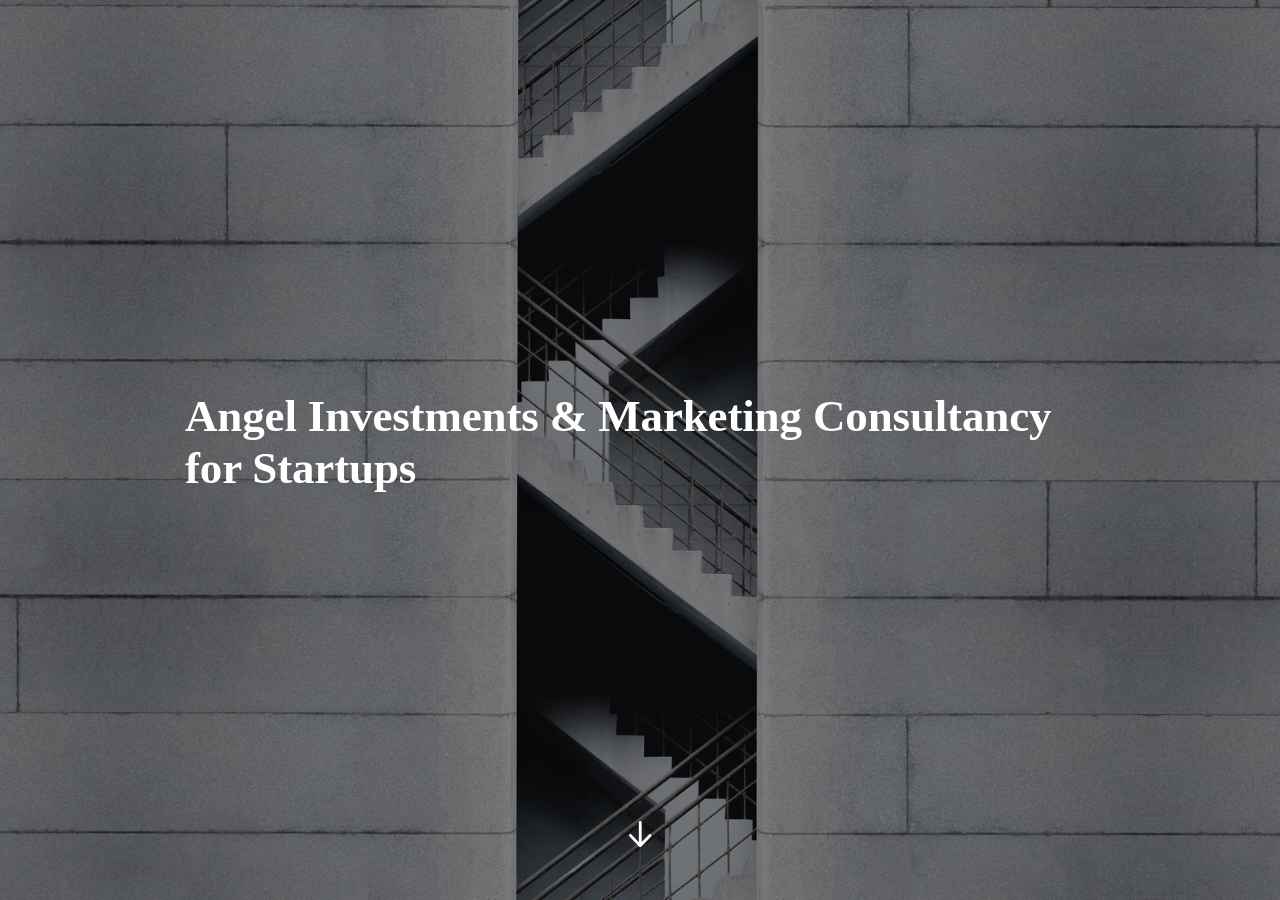
==== index.html @ cc733e77 "hp upload" ====
<!DOCTYPE html>
<html lang="en" class="">
  <head>
    <meta http-equiv="X-UA-Compatible" content="IE=edge,chrome=1">
    <meta name="viewport" content="width=device-width, initial-scale=1">
    <meta charset="utf-8">

    <title>Angel Investments &amp; Marketing Consultancy for Startups</title>
    <link type="text/css" rel="stylesheet" href="lib/icomoon.css">
    <script type="text/javascript" src="lib/player-0.0.11.min.js"></script>
    <script type="text/javascript" src="lib/lzwcompress.js"></script>

    <!-- Resize Hack -->
    <script type="text/javascript">
      window.resizeTo(screen.width, screen.height);
    </script>
    

    <script id="__ENTRY__" type="application/json">
      {".js":["rise/64609520.js"],".css":["sandbox/4adfab46.css"]}
    </script>

    <script id="__REMOTE_ENTRIES__" type="application/json">
      {"learn_distribution_frontend":{".js":["learn_dist/entry.js"]},"mondrian":{".js":["mondrian/entry.js"]}}
    </script>

    <script>
      (function() {
        const jsonp = {}
        const allowOutsideDriver = true

        function shouldLoad() {
          if(allowOutsideDriver)
            return true

          return window.location.protocol === 'file:'
            || (window !== window.parent && typeof window.parent.IsLmsPresent === 'function')
        }

        function loadModule(manifest) {
          const p = []

          if (manifest['.css'] != null) {
            for (var idx = 0; idx < manifest['.css'].length; idx++) {
              p.push(new Promise((resolve, reject) => {
                var link = document.createElement('link')
                link.onload = resolve
                link.onerror = reject
                link.rel = 'stylesheet'
                link.href = 'lib/' + manifest['.css'][idx]
                document.body.appendChild(link)
              }))
            }
          }

          if (manifest['.js'] != null) {
            for (var idx = 0; idx < manifest['.js'].length; idx++) {
              p.push(new Promise((resolve, reject) => {
                var script = document.createElement('script')
                script.onload = resolve
                script.onerror = reject
                script.src = 'lib/' + manifest['.js'][idx]
                document.body.appendChild(script)
              }))
            }
          }

          return Promise.all(p)
        }

        function deserialize(str) {
          const buffer = Uint8Array.from(atob(str), c => c.charCodeAt(0))
          const json = new TextDecoder().decode(buffer)
          const result = JSON.parse(json)
          return result
        }

        function __preventLoad() {
          let appDiv = document.getElementById('app')
          let errMsgSpan = document.createElement('span')
          let errMsgText = document.createTextNode('Error: Content launched outside of a supported LMS enviroment.')

          errMsgSpan.appendChild(errMsgText)
          appDiv.appendChild(errMsgSpan)

          throw new Error("Content launched outside of a supported LMS enviroment.")
        }

        function __loadEntry() {
          return loadModule(JSON.parse(document.getElementById('__ENTRY__').textContent))
        }

        function __loadRemoteEntry(name) {
          const manifest = JSON.parse(document.getElementById('__REMOTE_ENTRIES__').textContent)
          if (manifest[name] == null) throw new Error(`Missing manifest for remote entry "${name}".`)
          return loadModule(manifest[name])
        }

        async function __fetchCourse() {
          return Promise.resolve(deserialize("[base64]/[base64]/[base64]/[base64]"))
        }

        window.__loadEntry = shouldLoad() ? __loadEntry : __preventLoad
        window.__loadRemoteEntry = __loadRemoteEntry
        window.__fetchCourse = __fetchCourse
      })()
    </script>
  </head>
  <body>
    <div id="app"></div>
    <script type="text/javascript">
  (function(root) {
    window.partnerContent = {"content":[]};

    function isExport() {
      return true;
    }

    function resolvePath(path) {
      return ('assets/').concat(path);
    }

    function resolveFontPath(font) {
      return ('lib/fonts/').concat(font.key.split('/').reverse()[0]);
    }

    root.Runtime = {
      fetch: window.__fetchCourse,
      isExport: isExport,
      resolvePath: resolvePath,
      resolveFontPath: resolveFontPath
    };
  }(window));
</script>

    
    <script>__loadEntry()</script>

  </body>
</html>
---- lib/icomoon.css ----
@font-face {
	font-family: 'icomoon';
	src:  url('fonts/icomoon.ttf') format('truetype'),
				url('fonts/icomoon.woff') format('woff');
	font-weight: normal;
	font-style: normal;
}

[class^="icon-"], [class*=" icon-"] {
	/* use !important to prevent issues with browser extensions that change fonts */
	font-family: 'icomoon' !important;
	speak: none;
	font-style: normal;
	font-weight: normal;
	font-variant: normal;
	text-transform: none;
	line-height: 1;

	/* Better Font Rendering =========== */
	-webkit-font-smoothing: antialiased;
	-moz-osx-font-smoothing: grayscale;
}

.icon-edit-author-name:before {
	content: "\e976";
}
.icon-lock:before {
	content: "\e977";
}
.icon-checkmark-valid:before {
	content: "\e95d";
}
.icon-close-media-panel:before {
	content: "\e95e";
}
.icon-trash4:before {
	content: "\e95f";
}
.icon-x-invalid-url:before {
	content: "\e960";
}
.icon-attach2:before {
	content: "\e961";
}
.icon-bold:before {
	content: "\e962";
}
.icon-fontcolor:before {
	content: "\e963";
}
.icon-fontsize:before {
	content: "\e964";
}
.icon-italic:before {
	content: "\e965";
}
.icon-link:before {
	content: "\e966";
}
.icon-orderedlist:before {
	content: "\e967";
}
.icon-quote:before {
	content: "\e968";
}
.icon-unorderedlist:before {
	content: "\e969";
}
.icon-feedback:before {
	content: "\e910";
}
.icon-review:before {
	content: "\e911";
}
.icon-customizable:before {
	content: "\e908";
}
.icon-design:before {
	content: "\e909";
}
.icon-interactions:before {
	content: "\e90a";
}
.icon-questions:before {
	content: "\e90b";
}
.icon-scenarios2:before {
	content: "\e90c";
}
.icon-slides:before {
	content: "\e90d";
}
.icon-desktop:before {
	content: "\e902";
}
.icon-expressions:before {
	content: "\e903";
}
.icon-poses:before {
	content: "\e904";
}
.icon-retina:before {
	content: "\e905";
}
.icon-scenarios:before {
	content: "\e906";
}
.icon-transparency:before {
	content: "\e907";
}
.icon-Master-01:before {
	content: "\e934";
}
.icon-Master-02:before {
	content: "\e93a";
}
.icon-Master-03:before {
	content: "\e939";
}
.icon-Master-04:before {
	content: "\e936";
}
.icon-Master-05:before {
	content: "\e93b";
}
.icon-Master-06:before {
	content: "\e935";
}
.icon-Master-07:before {
	content: "\e937";
}
.icon-Master-08:before {
	content: "\e938";
}
.icon-Master-09:before {
	content: "\e922";
}
.icon-Master-10:before {
	content: "\e926";
}
.icon-Master-11:before {
	content: "\e924";
}
.icon-Master-12:before {
	content: "\e928";
}
.icon-Master-13:before {
	content: "\e923";
}
.icon-Master-14:before {
	content: "\e925";
}
.icon-Master-15:before {
	content: "\e929";
}
.icon-Master-16:before {
	content: "\e927";
}
.icon-Master-17:before {
	content: "\e92b";
}
.icon-Master-18:before {
	content: "\e92c";
}
.icon-Master-19:before {
	content: "\e92d";
}
.icon-Master-20:before {
	content: "\e92e";
}
.icon-Master-21:before {
	content: "\e92f";
}
.icon-Master-22:before {
	content: "\e930";
}
.icon-Master-23:before {
	content: "\e931";
}
.icon-Master-24:before {
	content: "\e932";
}
.icon-Master-25:before {
	content: "\e933";
}
.icon-Master-26:before {
	content: "\e92a";
}
.icon-check-circle:before {
	content: "\e803";
}
.icon-trash:before {
	content: "\e804";
}
.icon-rotation:before {
	content: "\e91a";
}
.icon-vector:before {
	content: "\e91b";
}
.icon-mute:before {
	content: "\e90e";
}
.icon-volume:before {
	content: "\e90f";
}
.icon-logo:before {
	content: "\e805";
}
.icon-share:before {
	content: "\e801";
}
.icon-sorting:before {
	content: "\e91c";
}
.icon-more:before {
	content: "\e91d";
}
.icon-copy:before {
	content: "\e951";
}
.icon-clock:before {
	content: "\e915";
}
.icon-quotes-left:before {
	content: "\e918";
}
.icon-list-numbered:before {
	content: "\e916";
}
.icon-list2:before {
	content: "\e917";
}
.icon-plus:before {
	content: "\e60a";
}
.icon-info:before {
	content: "\e974";
}
.icon-cross:before {
	content: "\e913";
}
.icon-checkmark:before {
	content: "\e975";
}
.icon-arrow-up2:before {
	content: "\e959";
}
.icon-arrow-down2:before {
	content: "\e95a";
}
.icon-sort-alpha-asc:before {
	content: "\e912";
}
.icon-rtf:before {
	content: "\e94b";
}
.icon-doc:before {
	content: "\e94a";
}
.icon-pdf:before {
	content: "\e94c";
}
.icon-ppt:before {
	content: "\e94d";
}
.icon-file:before {
	content: "\e94e";
}
.icon-xls:before {
	content: "\e94f";
}
.icon-zip:before {
	content: "\e950";
}
.icon-file-alt:before {
	content: "\e944";
}
.icon-doc-alt:before {
	content: "\e943";
}
.icon-pdf-alt:before {
	content: "\e945";
}
.icon-ppt-alt:before {
	content: "\e946";
}
.icon-rtf-alt:before {
	content: "\e947";
}
.icon-xls-alt:before {
	content: "\e948";
}
.icon-zip-alt:before {
	content: "\e949";
}
.icon-attach:before {
	content: "\e942";
}
.icon-reload:before {
	content: "\e941";
}
.icon-trash2:before {
	content: "\e60d";
}
.icon-arrow-left:before {
	content: "\e608";
}
.icon-arrow-right:before {
	content: "\e609";
}
.icon-check-alt:before {
	content: "\e606";
}
.icon-password-view:before {
	content: "\e972";
}
.icon-password-hide:before {
	content: "\e973";
}
.icon-view-grid:before {
	content: "\e96c";
}
.icon-grid-view:before {
	content: "\e96c";
}
.icon-view-list:before {
	content: "\e96d";
}
.icon-list-view:before {
	content: "\e96d";
}
.icon-blocks:before {
	content: "\e95b";
}
.icon-list3:before {
	content: "\e95c";
}
.icon-export:before {
	content: "\e958";
}
.icon-screencast:before {
	content: "\e957";
}
.icon-cursor:before {
	content: "\e956";
}
.icon-documents:before {
	content: "\e952";
}
.icon-duplicate:before {
	content: "\e952";
}
.icon-trash3:before {
	content: "\e953";
}
.icon-Article:before {
	content: "\e93c";
}
.icon-Interaction:before {
	content: "\e93d";
}
.icon-Quiz:before {
	content: "\e93e";
}
.icon-Video:before {
	content: "\e93f";
}
.icon-trashcan:before {
	content: "\e921";
}
.icon-marker_style:before {
	content: "\e920";
}
.icon-photo:before {
	content: "\e91f";
}
.icon-microphone:before {
	content: "\e91e";
}
.icon-plus2:before {
	content: "\e800";
}
.icon-processing:before {
	content: "\e607";
}
.icon-menu:before {
	content: "\e602";
}
.icon-headset:before {
	content: "\e603";
}
.icon-list:before {
	content: "\e604";
}
.icon-video:before {
	content: "\e605";
}
.icon-mail:before {
	content: "\e954";
}
.icon-remove:before {
	content: "\e955";
}
.icon-up-level-2:before {
	content: "\e96e";
}
.icon-up-level-list-2:before {
	content: "\e96f";
}
.icon-plus-circle:before {
	content: "\e802";
}
.icon-up-level:before {
	content: "\e970";
}
.icon-up-level-list:before {
	content: "\e971";
}
.icon-eye:before {
	content: "\e96b";
}
.icon-tick:before {
	content: "\e900";
}
.icon-check:before {
	content: "\e901";
}
.icon-link-alt:before {
	content: "\e919";
}
.icon-chevron-down:before {
	content: "\e60b";
}
.icon-chevron-up:before {
	content: "\e60c";
}
.icon-chevron-left:before {
	content: "\e600";
}
.icon-chevron:before {
	content: "\e601";
}
.icon-chevron-right:before {
	content: "\e601";
}
.icon-close-small:before {
	content: "\e940";
}
.icon-pie-chart:before {
	content: "\e914";
}
.icon-alert:before {
	content: "\e96a";
}
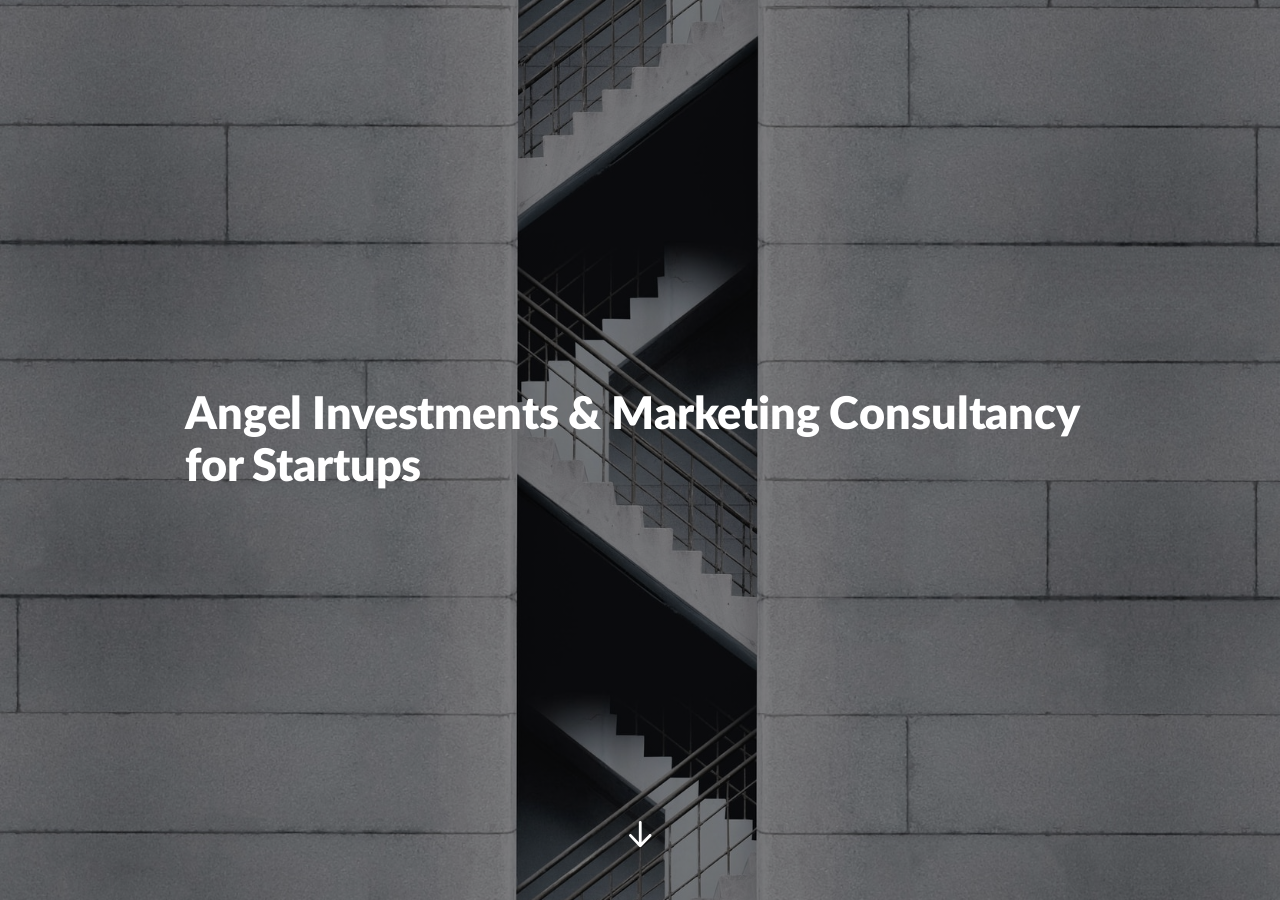
==== commit 7b06852d: "Change 'Startups' to 'StartUps' in page title Co-Authored-By: Claude Sonnet 4.6 <noreply@anthropic.c" ====
--- a/index.html
+++ b/index.html
@@ -5,7 +5,7 @@
     <meta name="viewport" content="width=device-width, initial-scale=1">
     <meta charset="utf-8">
 
-    <title>Angel Investments &amp; Marketing Consultancy for Startups</title>
+    <title>Angel Investments &amp; Marketing Consultancy for StartUps</title>
     <link type="text/css" rel="stylesheet" href="lib/icomoon.css">
     <script type="text/javascript" src="lib/player-0.0.11.min.js"></script>
     <script type="text/javascript" src="lib/lzwcompress.js"></script>
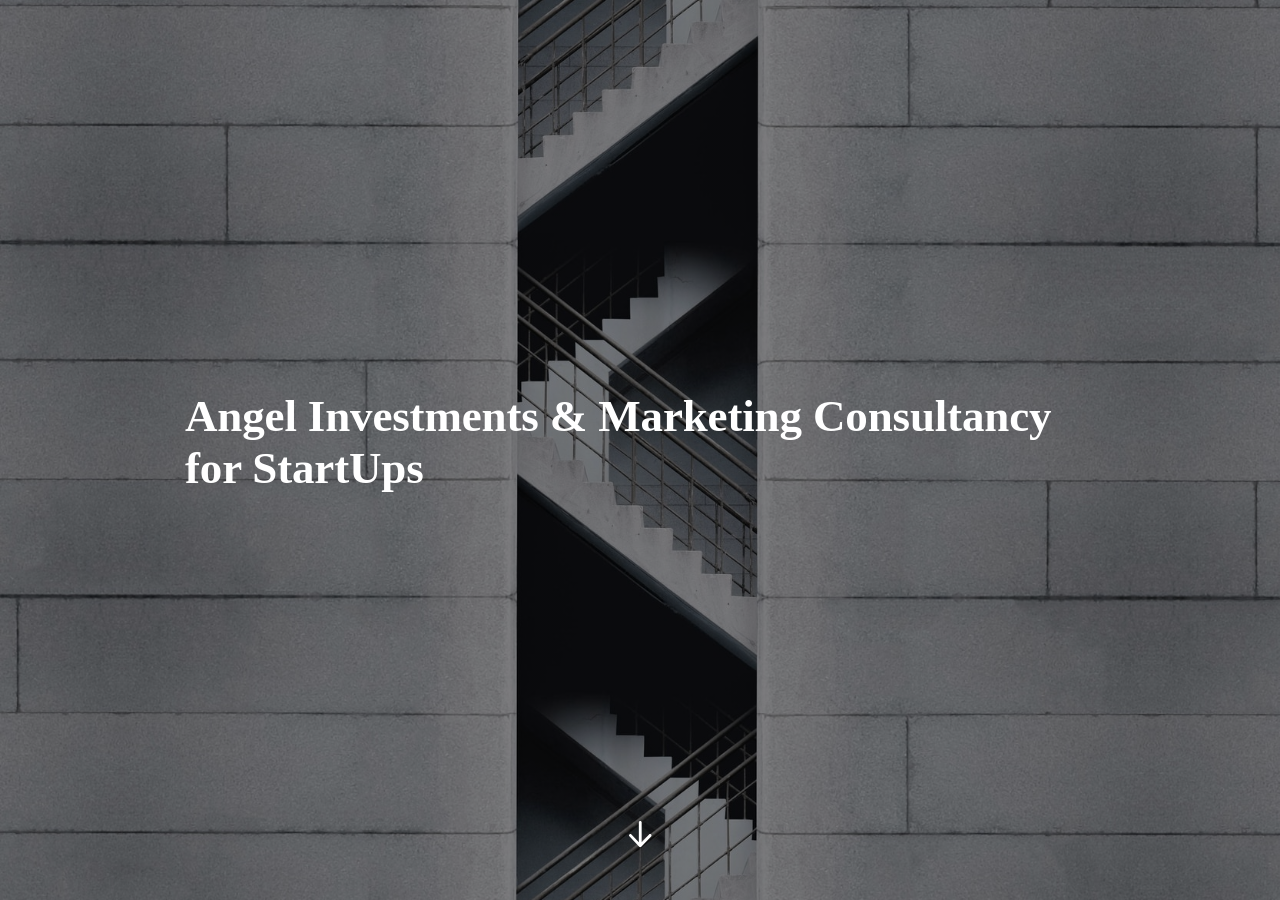
==== commit 38db7bd7: "Fix headline: change 'Startups' to 'StartUps' in page content Co-Authored-By: Claude Sonnet 4.6 <nor" ====
--- a/index.html
+++ b/index.html
@@ -97,7 +97,7 @@
         }
 
         async function __fetchCourse() {
-          return Promise.resolve(deserialize("[base64]/[base64]/[base64]/[base64]"))
+          return Promise.resolve(deserialize("[base64]/[base64]/[base64]/[base64]"))
         }
 
         window.__loadEntry = shouldLoad() ? __loadEntry : __preventLoad
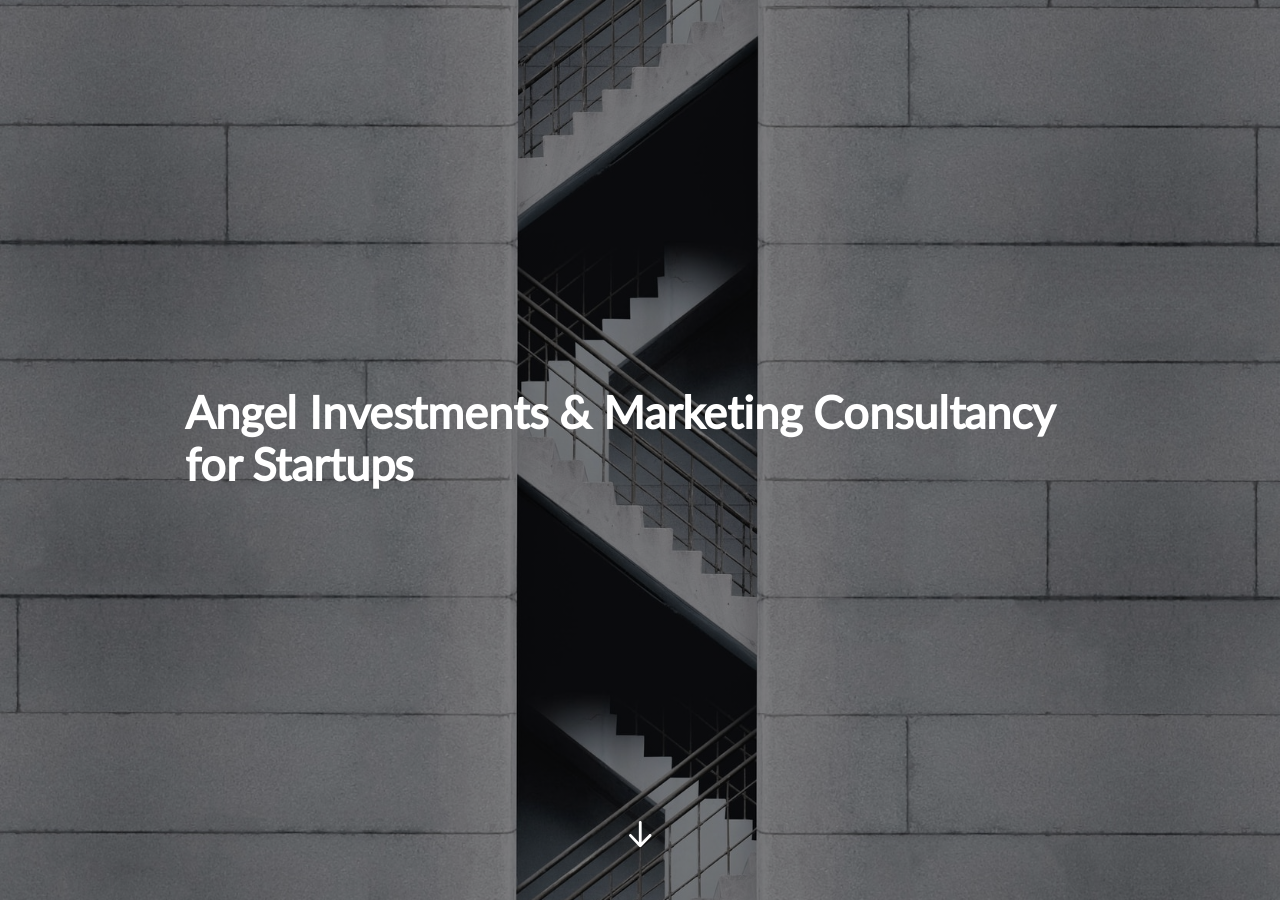
==== commit ddfb5273: "Revert "Change 'Startups' to 'StartUps' in page title" This reverts commit 7b06852dd7fb22ac5579be33b" ====
--- a/index.html
+++ b/index.html
@@ -5,7 +5,7 @@
     <meta name="viewport" content="width=device-width, initial-scale=1">
     <meta charset="utf-8">
 
-    <title>Angel Investments &amp; Marketing Consultancy for StartUps</title>
+    <title>Angel Investments &amp; Marketing Consultancy for Startups</title>
     <link type="text/css" rel="stylesheet" href="lib/icomoon.css">
     <script type="text/javascript" src="lib/player-0.0.11.min.js"></script>
     <script type="text/javascript" src="lib/lzwcompress.js"></script>
@@ -97,7 +97,7 @@
         }
 
         async function __fetchCourse() {
-          return Promise.resolve(deserialize("[base64]/[base64]/[base64]/[base64]"))
+          return Promise.resolve(deserialize("[base64]/[base64]/[base64]/[base64]"))
         }
 
         window.__loadEntry = shouldLoad() ? __loadEntry : __preventLoad
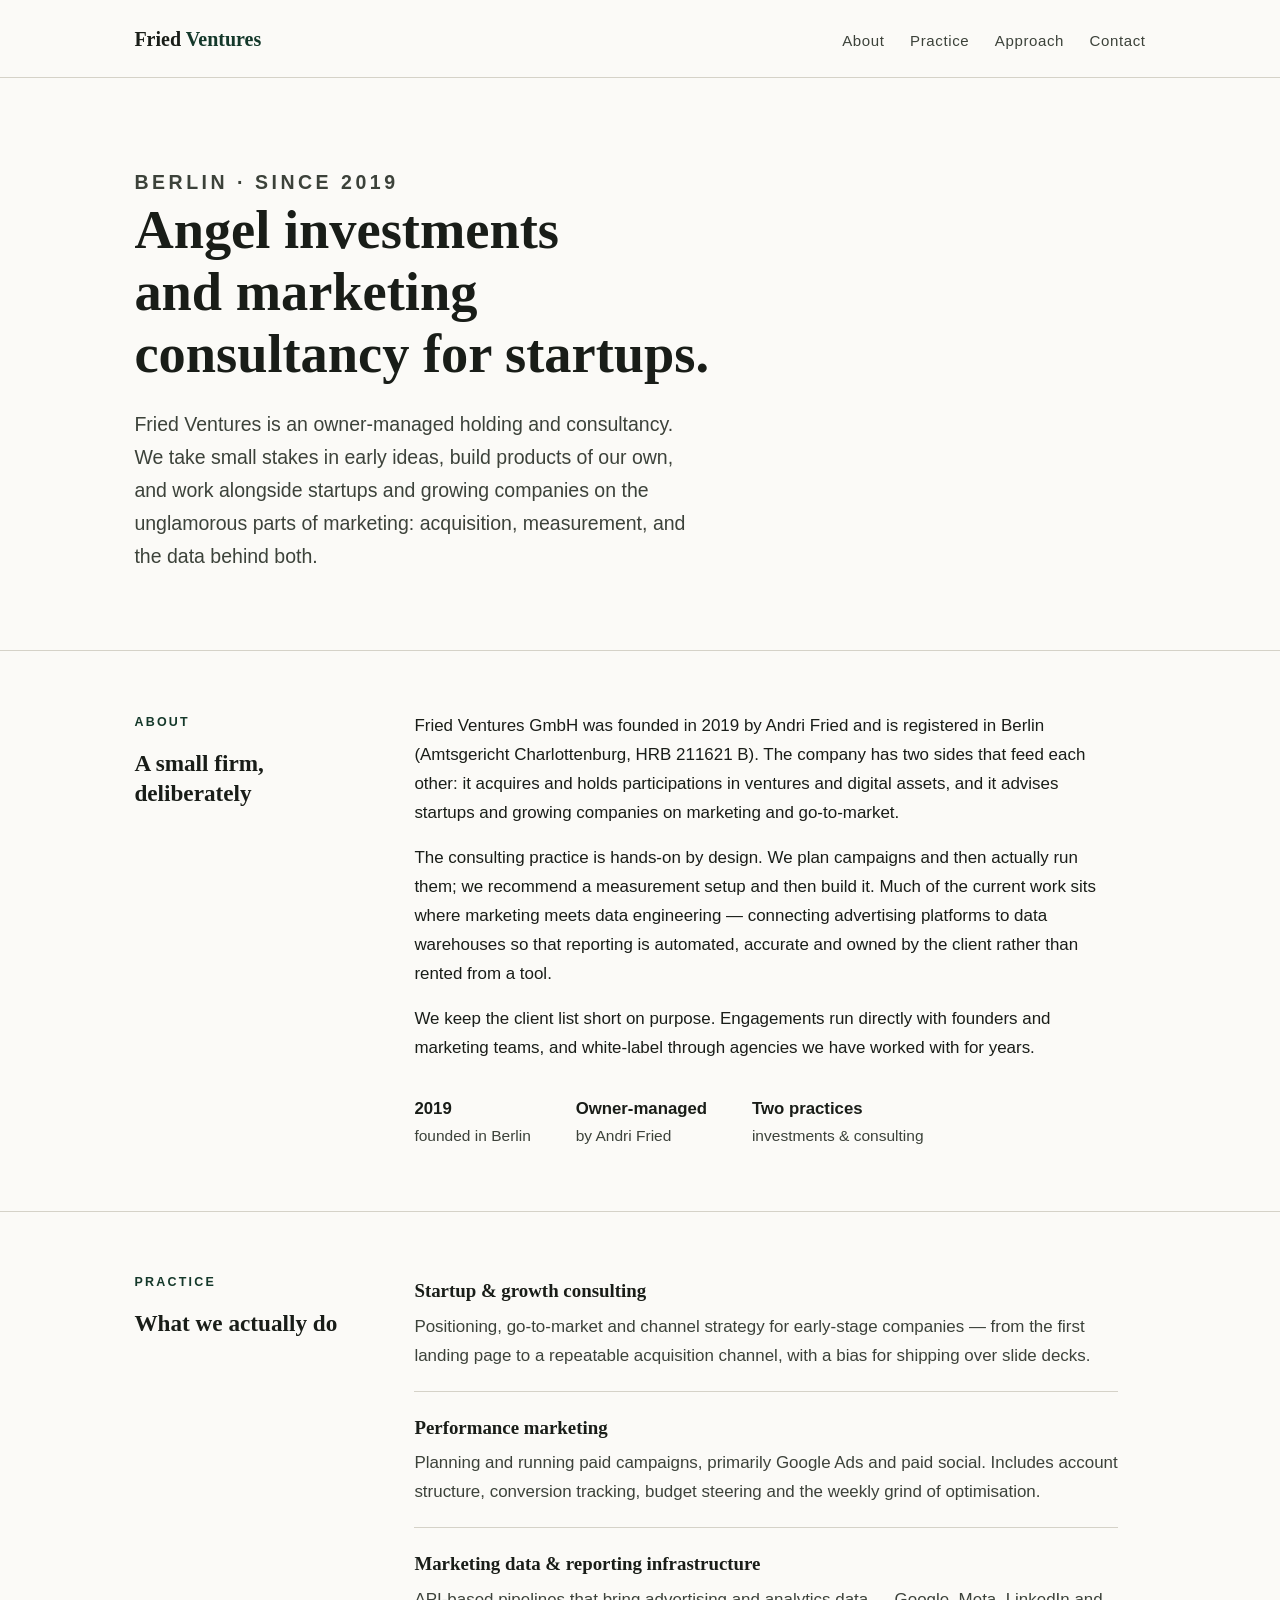
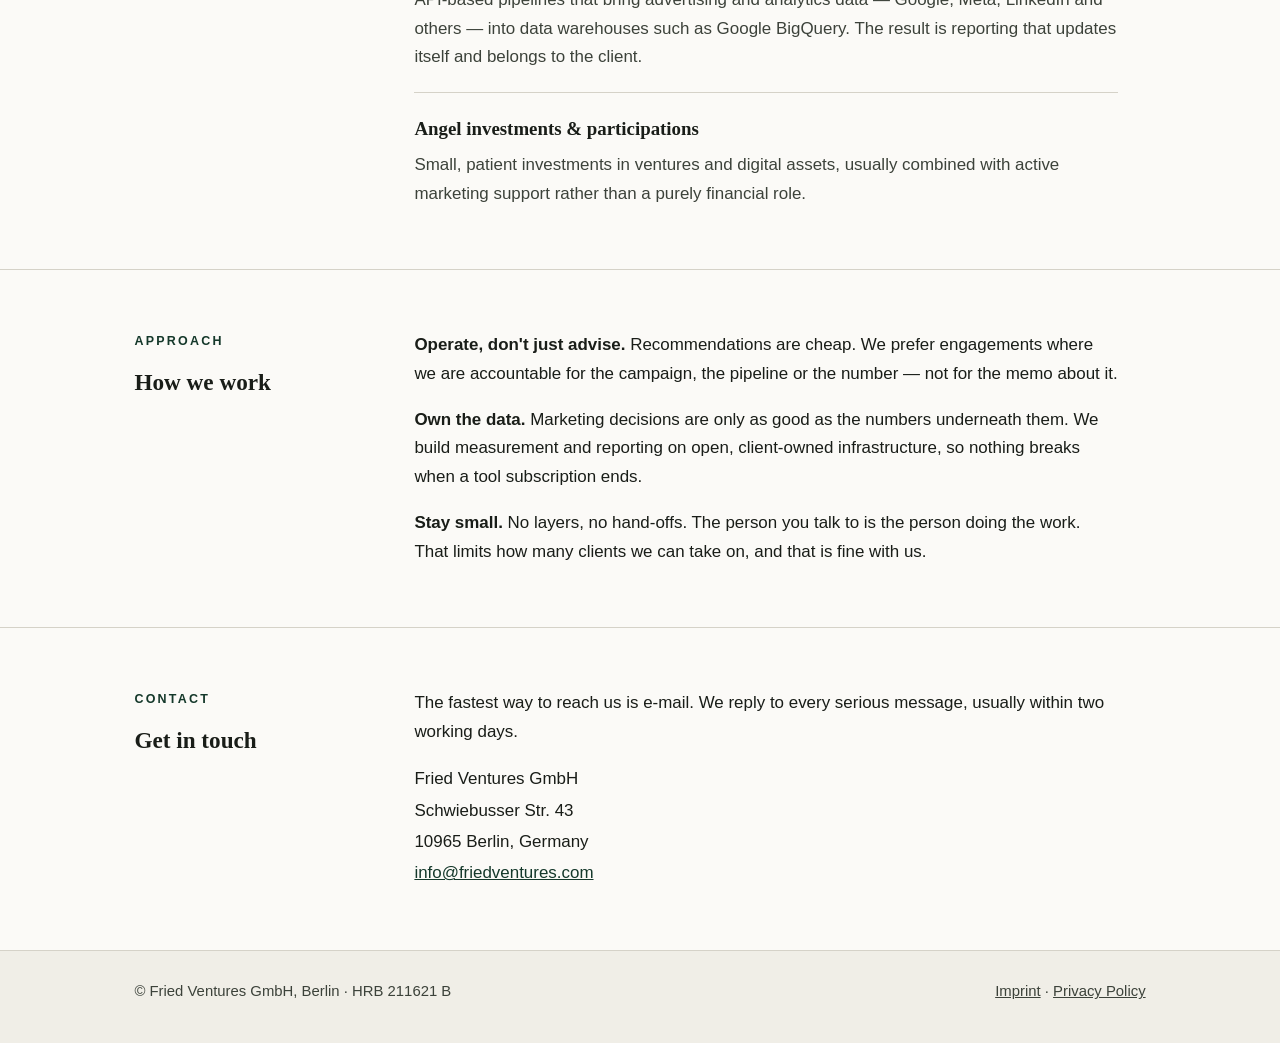
==== commit c3b9d0e8: "Relaunch company website: editorial one-pager, English imprint, AAA contrast Co-Authored-By: Claude " ====
--- a/index.html
+++ b/index.html
@@ -1,140 +1,153 @@
-<!DOCTYPE html>
-<html lang="en" class="">
-  <head>
-    <meta http-equiv="X-UA-Compatible" content="IE=edge,chrome=1">
-    <meta name="viewport" content="width=device-width, initial-scale=1">
-    <meta charset="utf-8">
+<!doctype html>
+<html lang="en">
+<head>
+<meta charset="utf-8">
+<meta name="viewport" content="width=device-width, initial-scale=1">
+<title>Fried Ventures GmbH — Angel Investments &amp; Marketing Consultancy</title>
+<meta name="description" content="Fried Ventures GmbH is a Berlin-based holding and consultancy: angel investments, startup and growth consulting, performance marketing and marketing data infrastructure.">
+<link rel="stylesheet" href="/assets/site.css">
+</head>
+<body>
+<header class="site">
+  <div class="wrap">
+    <a class="brand" href="/">Fried <span>Ventures</span></a>
+    <nav class="top" aria-label="Main">
+      <a href="#about">About</a>
+      <a href="#services">Practice</a>
+      <a href="#approach">Approach</a>
+      <a href="#contact">Contact</a>
+    </nav>
+  </div>
+</header>
 
-    <title>Angel Investments &amp; Marketing Consultancy for Startups</title>
-    <link type="text/css" rel="stylesheet" href="lib/icomoon.css">
-    <script type="text/javascript" src="lib/player-0.0.11.min.js"></script>
-    <script type="text/javascript" src="lib/lzwcompress.js"></script>
+<main>
+  <div class="hero">
+    <div class="wrap">
+      <p class="kicker">Berlin · since 2019</p>
+      <h1>Angel investments and marketing consultancy for startups.</h1>
+      <p>Fried Ventures is an owner-managed holding and consultancy. We take small
+      stakes in early ideas, build products of our own, and work alongside startups
+      and growing companies on the unglamorous parts of marketing: acquisition,
+      measurement, and the data behind both.</p>
+    </div>
+  </div>
 
-    <!-- Resize Hack -->
-    <script type="text/javascript">
-      window.resizeTo(screen.width, screen.height);
-    </script>
-    
+  <section id="about">
+    <div class="wrap cols">
+      <div>
+        <p class="kicker">About</p>
+        <h2>A small firm, deliberately</h2>
+      </div>
+      <div class="body">
+        <p>Fried Ventures GmbH was founded in 2019 by Andri Fried and is registered
+        in Berlin (Amtsgericht Charlottenburg, HRB&nbsp;211621&nbsp;B). The company has
+        two sides that feed each other: it acquires and holds participations in
+        ventures and digital assets, and it advises startups and growing companies
+        on marketing and go-to-market.</p>
+        <p>The consulting practice is hands-on by design. We plan campaigns and then
+        actually run them; we recommend a measurement setup and then build it. Much
+        of the current work sits where marketing meets data engineering — connecting
+        advertising platforms to data warehouses so that reporting is automated,
+        accurate and owned by the client rather than rented from a tool.</p>
+        <p>We keep the client list short on purpose. Engagements run directly with
+        founders and marketing teams, and white-label through agencies we have
+        worked with for years.</p>
+        <div class="facts">
+          <div><strong>2019</strong> <span>founded in Berlin</span></div>
+          <div><strong>Owner-managed</strong> <span>by Andri Fried</span></div>
+          <div><strong>Two practices</strong> <span>investments &amp; consulting</span></div>
+        </div>
+      </div>
+    </div>
+  </section>
 
-    <script id="__ENTRY__" type="application/json">
-      {".js":["rise/64609520.js"],".css":["sandbox/4adfab46.css"]}
-    </script>
+  <section id="services">
+    <div class="wrap cols">
+      <div>
+        <p class="kicker">Practice</p>
+        <h2>What we actually do</h2>
+      </div>
+      <div class="body">
+        <dl class="services">
+          <div>
+            <dt>Startup &amp; growth consulting</dt>
+            <dd>Positioning, go-to-market and channel strategy for early-stage
+            companies — from the first landing page to a repeatable acquisition
+            channel, with a bias for shipping over slide decks.</dd>
+          </div>
+          <div>
+            <dt>Performance marketing</dt>
+            <dd>Planning and running paid campaigns, primarily Google Ads and paid
+            social. Includes account structure, conversion tracking, budget
+            steering and the weekly grind of optimisation.</dd>
+          </div>
+          <div>
+            <dt>Marketing data &amp; reporting infrastructure</dt>
+            <dd>API-based pipelines that bring advertising and analytics data —
+            Google, Meta, LinkedIn and others — into data warehouses such as Google
+            BigQuery. The result is reporting that updates itself and belongs to
+            the client.</dd>
+          </div>
+          <div>
+            <dt>Angel investments &amp; participations</dt>
+            <dd>Small, patient investments in ventures and digital assets, usually
+            combined with active marketing support rather than a purely financial
+            role.</dd>
+          </div>
+        </dl>
+      </div>
+    </div>
+  </section>
 
-    <script id="__REMOTE_ENTRIES__" type="application/json">
-      {"learn_distribution_frontend":{".js":["learn_dist/entry.js"]},"mondrian":{".js":["mondrian/entry.js"]}}
-    </script>
+  <section id="approach">
+    <div class="wrap cols">
+      <div>
+        <p class="kicker">Approach</p>
+        <h2>How we work</h2>
+      </div>
+      <div class="body">
+        <p><strong>Operate, don't just advise.</strong> Recommendations are cheap.
+        We prefer engagements where we are accountable for the campaign, the
+        pipeline or the number — not for the memo about it.</p>
+        <p><strong>Own the data.</strong> Marketing decisions are only as good as
+        the numbers underneath them. We build measurement and reporting on open,
+        client-owned infrastructure, so nothing breaks when a tool subscription
+        ends.</p>
+        <p><strong>Stay small.</strong> No layers, no hand-offs. The person you
+        talk to is the person doing the work. That limits how many clients we can
+        take on, and that is fine with us.</p>
+      </div>
+    </div>
+  </section>
 
-    <script>
-      (function() {
-        const jsonp = {}
-        const allowOutsideDriver = true
+  <section id="contact">
+    <div class="wrap cols">
+      <div>
+        <p class="kicker">Contact</p>
+        <h2>Get in touch</h2>
+      </div>
+      <div class="body">
+        <p>The fastest way to reach us is e-mail. We reply to every serious
+        message, usually within two working days.</p>
+        <address>
+          Fried Ventures GmbH<br>
+          Schwiebusser Str. 43<br>
+          10965 Berlin, Germany<br>
+          <a href="mailto:info@friedventures.com">info@friedventures.com</a>
+        </address>
+      </div>
+    </div>
+  </section>
+</main>
 
-        function shouldLoad() {
-          if(allowOutsideDriver)
-            return true
-
-          return window.location.protocol === 'file:'
-            || (window !== window.parent && typeof window.parent.IsLmsPresent === 'function')
-        }
-
-        function loadModule(manifest) {
-          const p = []
-
-          if (manifest['.css'] != null) {
-            for (var idx = 0; idx < manifest['.css'].length; idx++) {
-              p.push(new Promise((resolve, reject) => {
-                var link = document.createElement('link')
-                link.onload = resolve
-                link.onerror = reject
-                link.rel = 'stylesheet'
-                link.href = 'lib/' + manifest['.css'][idx]
-                document.body.appendChild(link)
-              }))
-            }
-          }
-
-          if (manifest['.js'] != null) {
-            for (var idx = 0; idx < manifest['.js'].length; idx++) {
-              p.push(new Promise((resolve, reject) => {
-                var script = document.createElement('script')
-                script.onload = resolve
-                script.onerror = reject
-                script.src = 'lib/' + manifest['.js'][idx]
-                document.body.appendChild(script)
-              }))
-            }
-          }
-
-          return Promise.all(p)
-        }
-
-        function deserialize(str) {
-          const buffer = Uint8Array.from(atob(str), c => c.charCodeAt(0))
-          const json = new TextDecoder().decode(buffer)
-          const result = JSON.parse(json)
-          return result
-        }
-
-        function __preventLoad() {
-          let appDiv = document.getElementById('app')
-          let errMsgSpan = document.createElement('span')
-          let errMsgText = document.createTextNode('Error: Content launched outside of a supported LMS enviroment.')
-
-          errMsgSpan.appendChild(errMsgText)
-          appDiv.appendChild(errMsgSpan)
-
-          throw new Error("Content launched outside of a supported LMS enviroment.")
-        }
-
-        function __loadEntry() {
-          return loadModule(JSON.parse(document.getElementById('__ENTRY__').textContent))
-        }
-
-        function __loadRemoteEntry(name) {
-          const manifest = JSON.parse(document.getElementById('__REMOTE_ENTRIES__').textContent)
-          if (manifest[name] == null) throw new Error(`Missing manifest for remote entry "${name}".`)
-          return loadModule(manifest[name])
-        }
-
-        async function __fetchCourse() {
-          return Promise.resolve(deserialize("[base64]/[base64]/[base64]/[base64]"))
-        }
-
-        window.__loadEntry = shouldLoad() ? __loadEntry : __preventLoad
-        window.__loadRemoteEntry = __loadRemoteEntry
-        window.__fetchCourse = __fetchCourse
-      })()
-    </script>
-  </head>
-  <body>
-    <div id="app"></div>
-    <script type="text/javascript">
-  (function(root) {
-    window.partnerContent = {"content":[]};
-
-    function isExport() {
-      return true;
-    }
-
-    function resolvePath(path) {
-      return ('assets/').concat(path);
-    }
-
-    function resolveFontPath(font) {
-      return ('lib/fonts/').concat(font.key.split('/').reverse()[0]);
-    }
-
-    root.Runtime = {
-      fetch: window.__fetchCourse,
-      isExport: isExport,
-      resolvePath: resolvePath,
-      resolveFontPath: resolveFontPath
-    };
-  }(window));
-</script>
-
-    
-    <script>__loadEntry()</script>
-
-  </body>
+<footer class="site">
+  <div class="wrap">
+    <div>© Fried Ventures GmbH, Berlin · HRB 211621 B</div>
+    <div>
+      <a href="/imprint.html">Imprint</a> ·
+      <a href="/privacy.html">Privacy Policy</a>
+    </div>
+  </div>
+</footer>
+</body>
 </html>
--- a/assets/site.css
+++ b/assets/site.css
@@ -0,0 +1,111 @@
+/* Fried Ventures GmbH — shared styles. System fonts only, light theme, AAA contrast. */
+
+:root {
+  --paper: #fbfaf7;
+  --paper-deep: #f0eee7;
+  --ink: #191d18;
+  --ink-soft: #3c423a;
+  --pine: #14382a;
+  --rule: #d5d2c8;
+}
+
+* { box-sizing: border-box; }
+html { scroll-behavior: smooth; }
+@media (prefers-reduced-motion: reduce) { html { scroll-behavior: auto; } }
+
+body {
+  margin: 0;
+  background: var(--paper);
+  color: var(--ink);
+  font-family: -apple-system, BlinkMacSystemFont, "Segoe UI", Roboto, Helvetica, Arial, sans-serif;
+  font-size: 1.06rem;
+  line-height: 1.7;
+}
+
+h1, h2, h3, .brand {
+  font-family: "Iowan Old Style", "Palatino Nova", Palatino, "Book Antiqua", Georgia, serif;
+  font-weight: 600;
+  letter-spacing: 0;
+}
+
+.wrap { max-width: 66rem; margin: 0 auto; padding: 0 1.4rem; }
+
+/* Header */
+header.site { border-bottom: 1px solid var(--rule); background: var(--paper); }
+header.site .wrap {
+  display: flex; align-items: baseline; justify-content: space-between;
+  gap: 1rem; flex-wrap: wrap; padding-top: 1.4rem; padding-bottom: 1.3rem;
+}
+.brand { font-size: 1.25rem; color: var(--ink); text-decoration: none; }
+.brand span { color: var(--pine); }
+nav.top { display: flex; gap: 1.6rem; flex-wrap: wrap; }
+nav.top a {
+  color: var(--ink-soft); text-decoration: none; font-size: 0.94rem;
+  letter-spacing: 0.04em;
+}
+nav.top a:hover, nav.top a:focus-visible { color: var(--ink); text-decoration: underline; text-underline-offset: 4px; }
+a:focus-visible { outline: 3px solid var(--pine); outline-offset: 3px; }
+
+/* Kicker labels */
+.kicker {
+  font-size: 0.78rem; letter-spacing: 0.18em; text-transform: uppercase;
+  color: var(--pine); font-weight: 650; margin: 0 0 0.9rem;
+}
+
+/* Hero */
+.hero { padding: 5.5rem 0 4.8rem; background: var(--paper); }
+.hero h1 {
+  font-size: clamp(2.1rem, 4.6vw, 3.4rem);
+  line-height: 1.14; margin: 0 0 1.4rem; max-width: 24ch;
+  text-wrap: balance;
+}
+.hero p { font-size: 1.22rem; color: var(--ink-soft); max-width: 52ch; margin: 0; }
+
+/* Sections: editorial two-column */
+section { border-top: 1px solid var(--rule); padding: 3.8rem 0; }
+.cols { display: grid; grid-template-columns: 15rem 1fr; gap: 2.5rem; }
+@media (max-width: 44rem) { .cols { grid-template-columns: 1fr; gap: 1rem; } }
+.cols h2 { font-size: 1.45rem; margin: 0; line-height: 1.3; }
+.cols .body { max-width: 44rem; }
+.body p { margin: 0 0 1.05rem; }
+.body p:last-child { margin-bottom: 0; }
+
+/* Service list */
+dl.services { margin: 0; }
+dl.services > div { padding: 1.25rem 0; border-bottom: 1px solid var(--rule); }
+dl.services > div:first-child { padding-top: 0.2rem; }
+dl.services > div:last-child { border-bottom: 0; padding-bottom: 0; }
+dl.services dt {
+  font-family: "Iowan Old Style", "Palatino Nova", Palatino, "Book Antiqua", Georgia, serif;
+  font-size: 1.18rem; font-weight: 600; margin-bottom: 0.35rem;
+}
+dl.services dd { margin: 0; color: var(--ink-soft); }
+
+/* Facts strip */
+.facts { display: flex; gap: 2.8rem; flex-wrap: wrap; margin-top: 2rem; }
+.facts div { font-size: 0.97rem; }
+.facts strong { display: block; font-size: 1.05rem; color: var(--ink); font-weight: 650; }
+.facts span { color: var(--ink-soft); }
+
+/* Contact */
+address { font-style: normal; line-height: 1.85; }
+address a { color: var(--pine); }
+
+/* Legal pages */
+main.legal { padding: 3.6rem 0 4.5rem; }
+main.legal .wrap { max-width: 46rem; }
+main.legal h1 { font-size: 2rem; margin: 0 0 2rem; }
+main.legal h2 { font-size: 1.12rem; margin: 2rem 0 0.4rem; }
+main.legal p, main.legal ul { margin: 0 0 1rem; color: var(--ink); }
+main.legal ul { padding-left: 1.2rem; }
+main.legal a { color: var(--pine); }
+
+/* Footer */
+footer.site { border-top: 1px solid var(--rule); background: var(--paper-deep); }
+footer.site .wrap {
+  display: flex; justify-content: space-between; gap: 1.2rem; flex-wrap: wrap;
+  padding-top: 1.8rem; padding-bottom: 2.4rem;
+  font-size: 0.93rem; color: var(--ink-soft);
+}
+footer.site a { color: var(--ink-soft); }
+footer.site a:hover, footer.site a:focus-visible { color: var(--ink); }
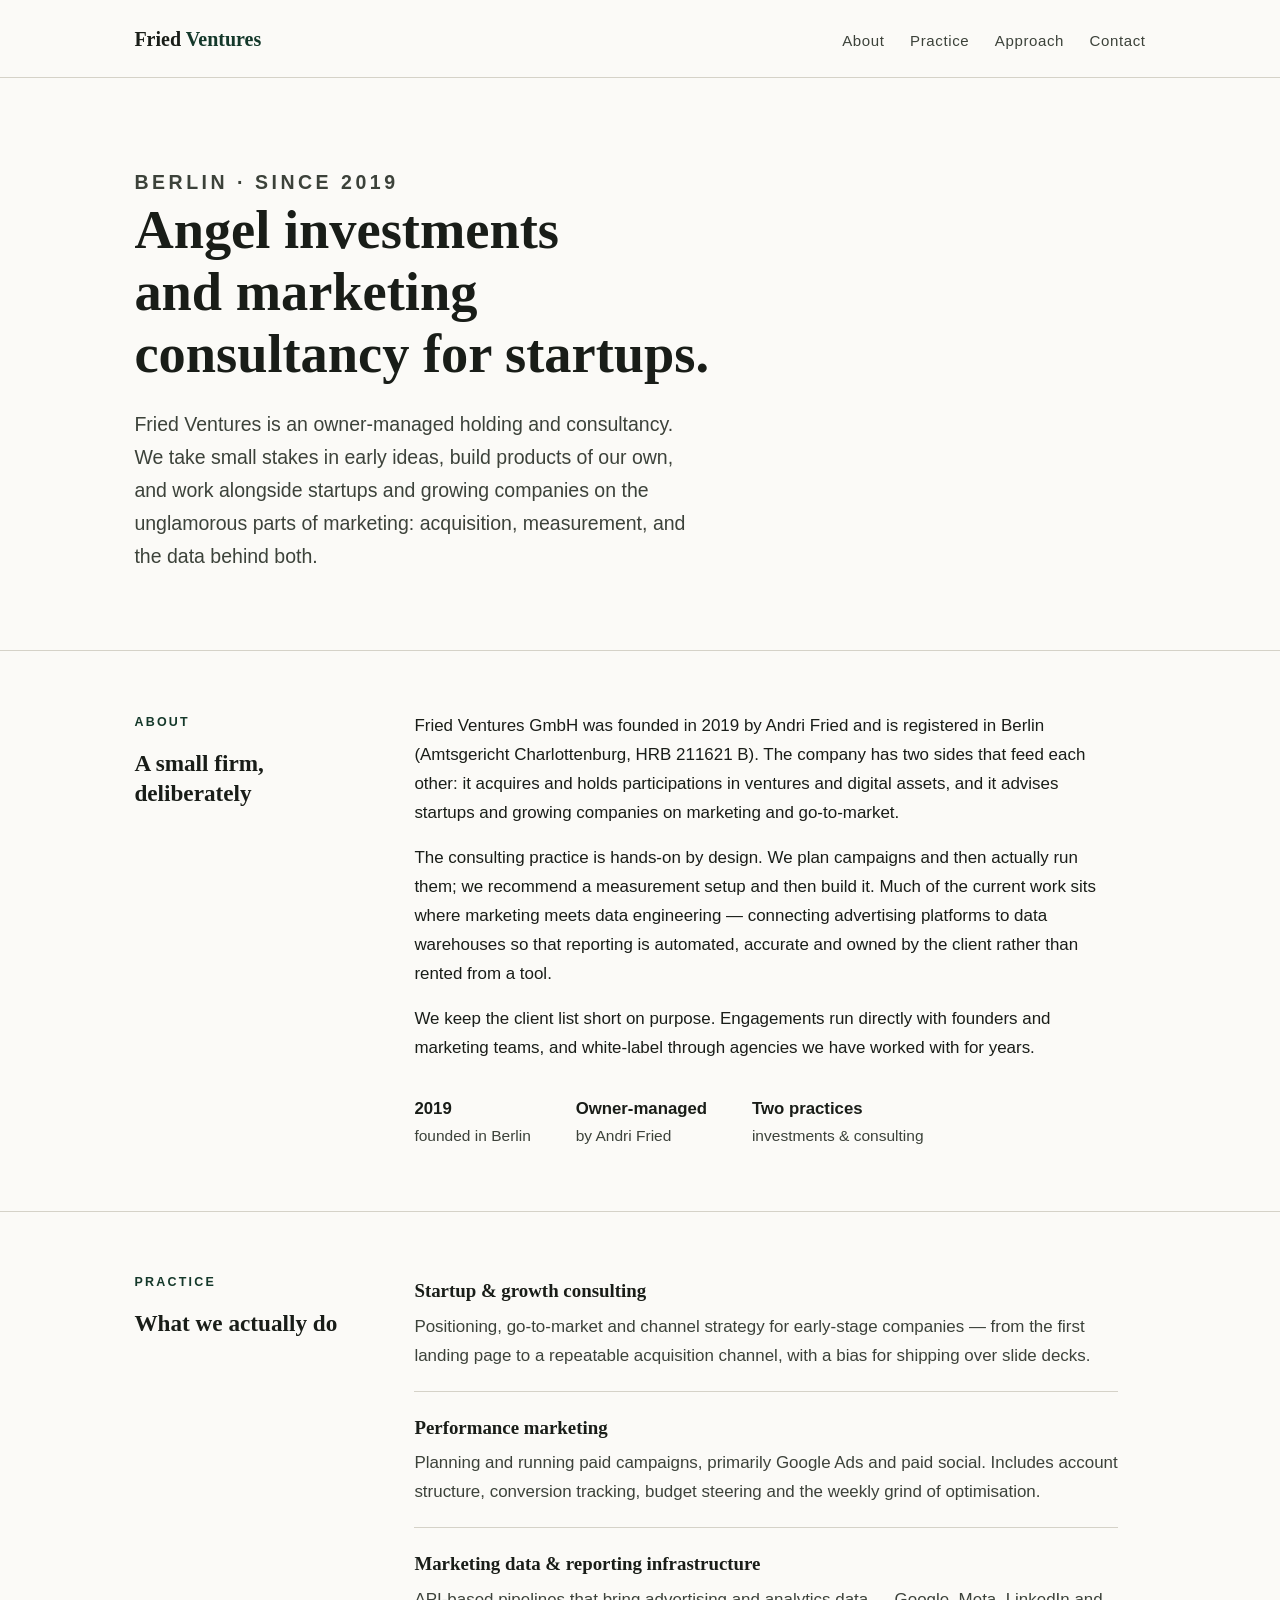
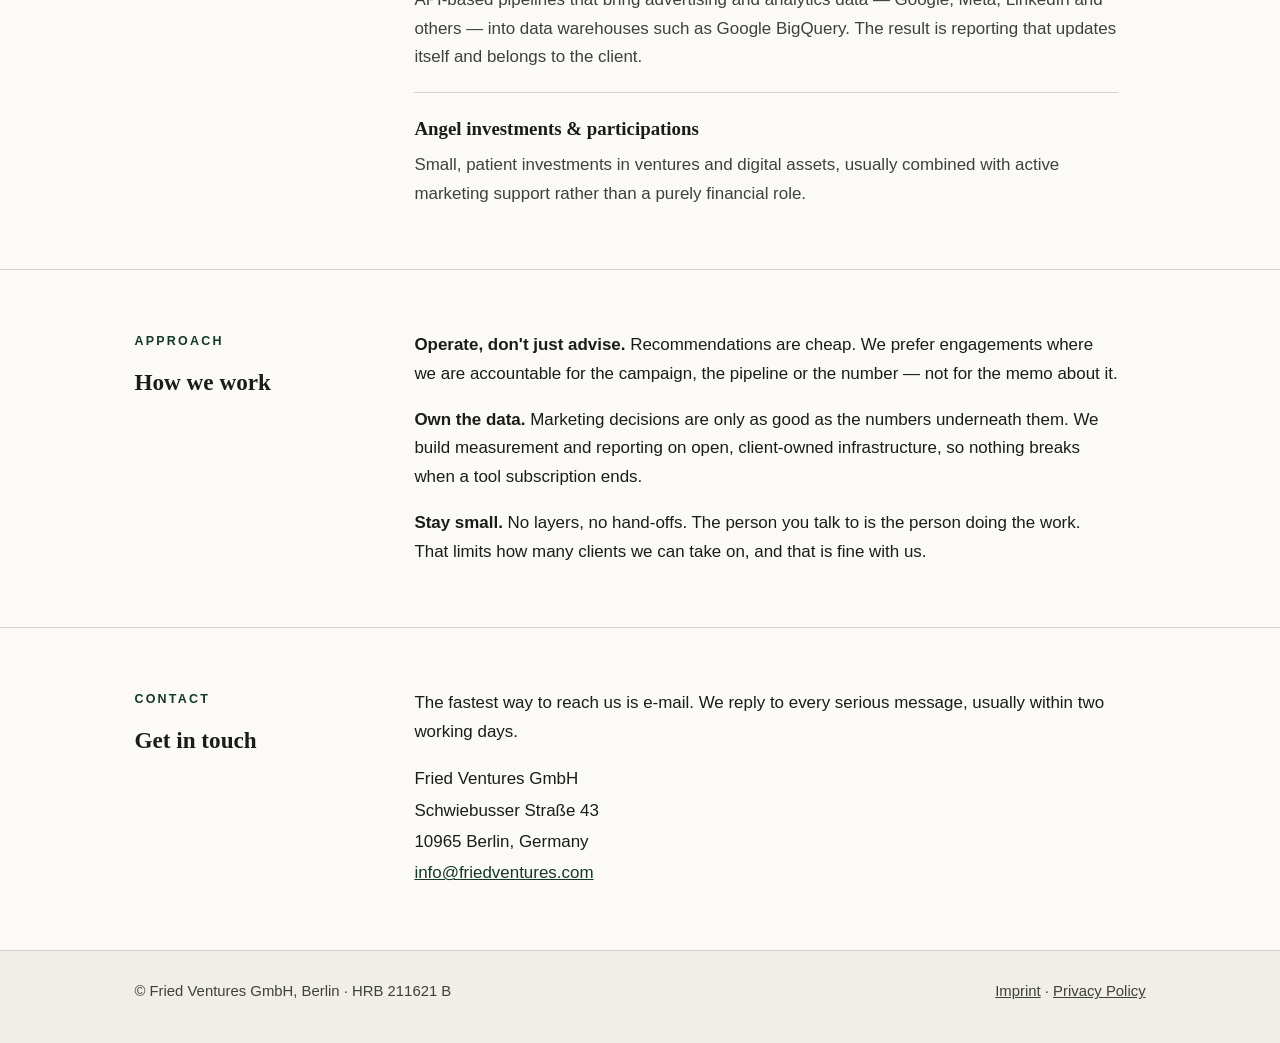
==== commit 740012ff: "Match registered address spelling (Straße) from commercial register Co-Authored-By: Claude Fable 5 <" ====
--- a/index.html
+++ b/index.html
@@ -131,7 +131,7 @@
         message, usually within two working days.</p>
         <address>
           Fried Ventures GmbH<br>
-          Schwiebusser Str. 43<br>
+          Schwiebusser Straße 43<br>
           10965 Berlin, Germany<br>
           <a href="mailto:info@friedventures.com">info@friedventures.com</a>
         </address>
